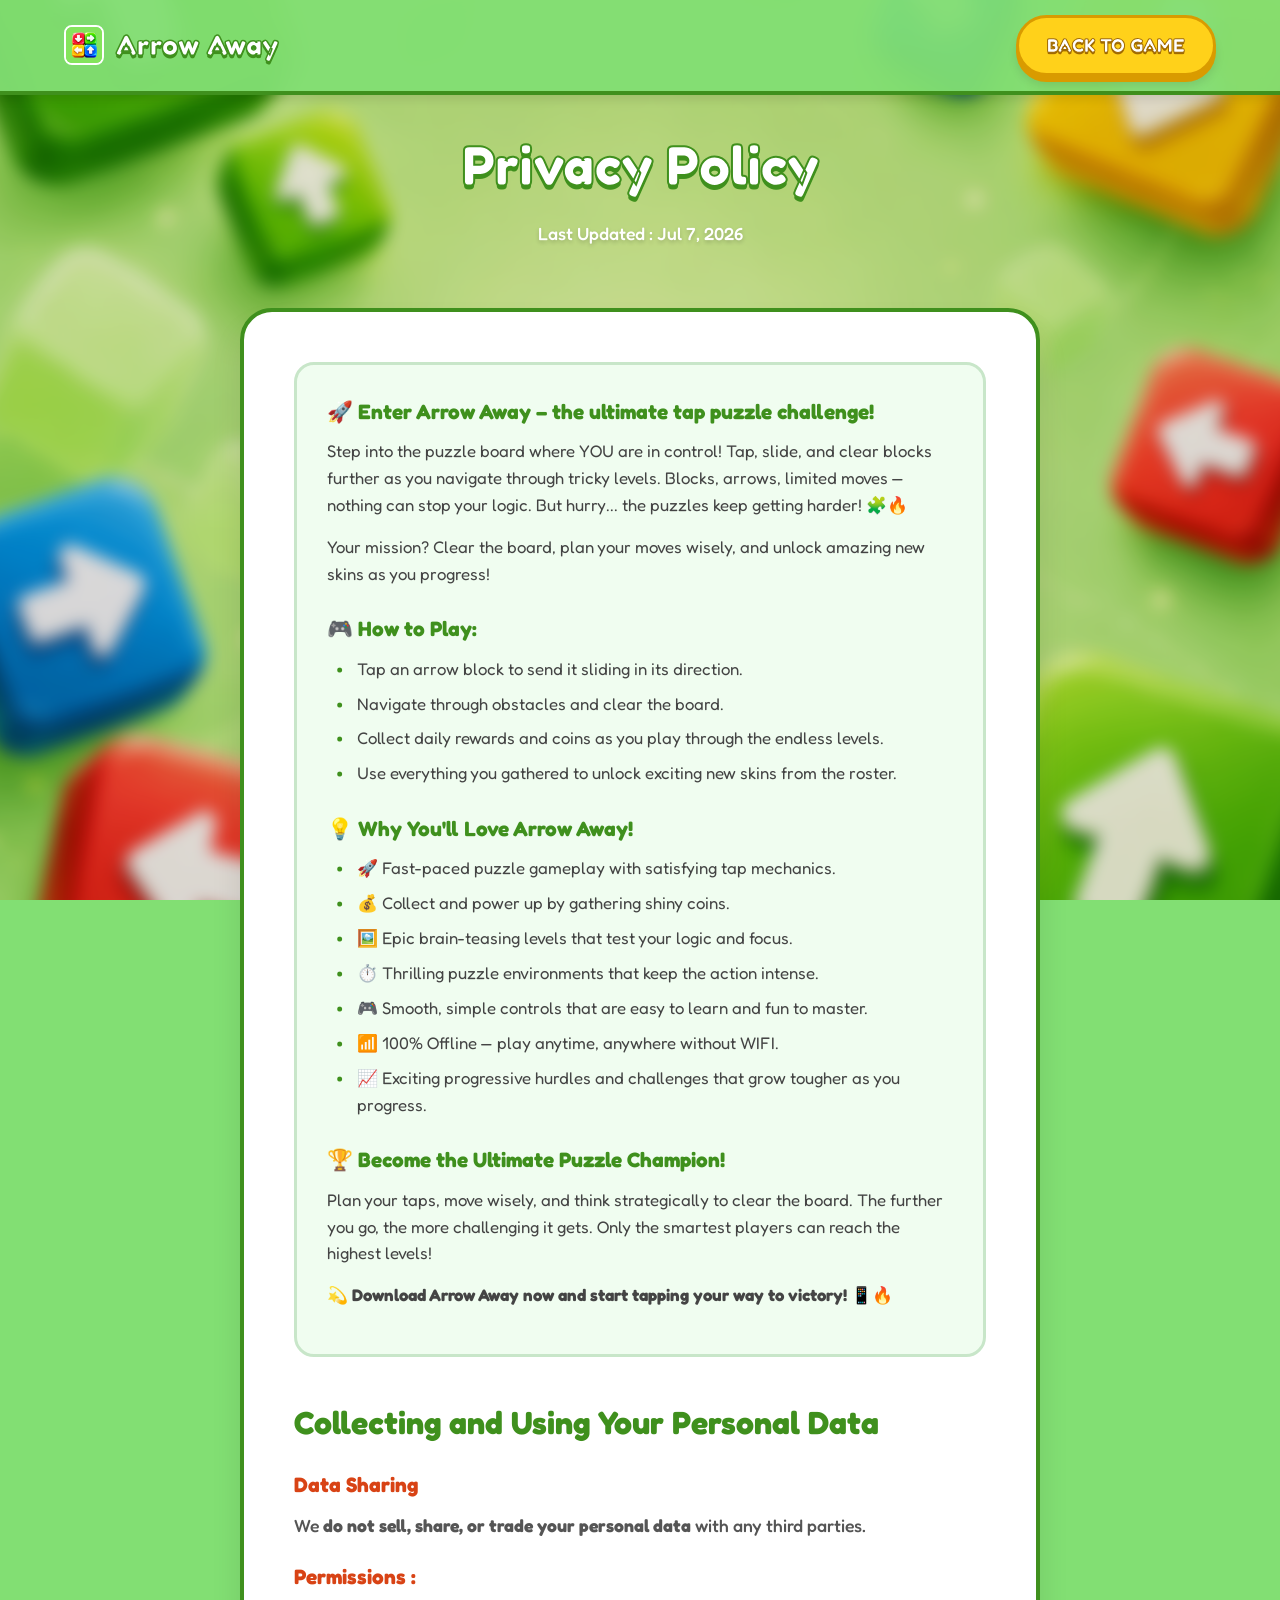
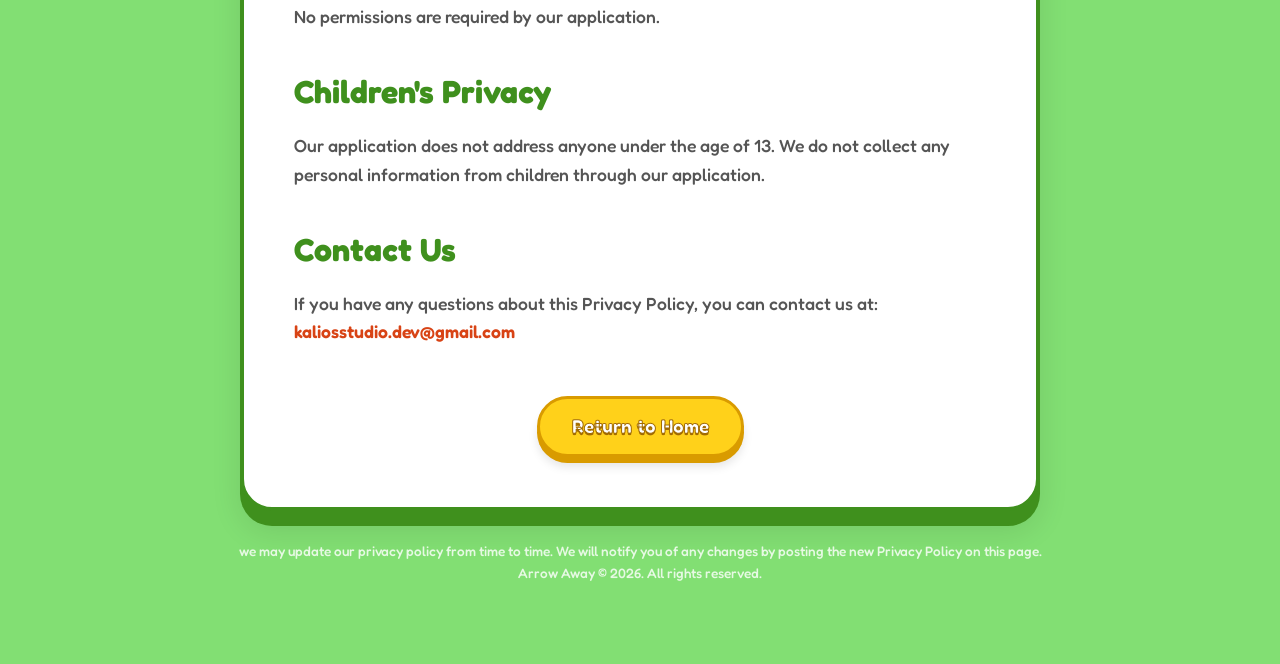
==== privacy.html @ c1f31d5b "initial release" ====
<!DOCTYPE html>
<html lang="en">
<head>
    <meta charset="UTF-8">
    <meta name="viewport" content="width=device-width, initial-scale=1.0">
    <title>Privacy Policy - Arrow Away</title>
    
    <!-- Google Fonts -->
    <link rel="preconnect" href="https://fonts.googleapis.com">
    <link rel="preconnect" href="https://fonts.gstatic.com" crossorigin>
    <link href="https://fonts.googleapis.com/css2?family=Fredoka:wght@400;500;600;700&display=swap" rel="stylesheet">
    
    <!-- Boxicons for icons -->
    <link href='https://unpkg.com/boxicons@2.1.4/css/boxicons.min.css' rel='stylesheet'>
    
    <link rel="stylesheet" href="style.css">
    <style>
        body {
            background-color: var(--bg-color);
        }
        .page-header {
            padding: 120px 0 40px;
            text-align: center;
        }
        .page-header h1 {
            color: white;
            font-size: 3.5rem;
            -webkit-text-stroke: 2px var(--secondary-dark);
            text-shadow: 0 4px 0 var(--secondary-dark);
            margin-bottom: 10px;
        }
        .last-updated {
            color: white;
            font-size: 1.1rem;
            font-weight: 500;
            text-shadow: 0 2px 4px rgba(0,0,0,0.2);
        }
        .content-section {
            padding: 20px 0 80px;
            color: var(--text-dark);
        }
        .content-container {
            max-width: 800px;
            margin: 0 auto;
            background: #ffffff;
            padding: 50px;
            border-radius: 32px;
            border: 4px solid var(--secondary-dark);
            box-shadow: 0 15px 0 var(--secondary-dark), 0 20px 30px rgba(0,0,0,0.1);
        }
        
        .game-intro-box {
            background: #f0fdf0;
            border: 3px solid #c8e6c9;
            border-radius: 20px;
            padding: 30px;
            margin-bottom: 40px;
        }
        
        .game-intro-box h3 {
            color: var(--secondary-dark);
            font-size: 1.3rem;
            margin-bottom: 10px;
            margin-top: 25px;
        }
        .game-intro-box h3:first-child {
            margin-top: 0;
        }
        .game-intro-box p {
            margin-bottom: 15px;
            font-size: 1.05rem;
            color: #444;
            line-height: 1.6;
        }
        
        .game-intro-box ul {
            list-style-type: none;
            padding-left: 10px;
            margin-bottom: 20px;
        }
        .game-intro-box ul li {
            margin-bottom: 8px;
            font-size: 1.05rem;
            color: #444;
            position: relative;
            padding-left: 20px;
        }
        .game-intro-box ul li:before {
            content: "•";
            color: var(--secondary-dark);
            font-weight: bold;
            position: absolute;
            left: 0;
        }
        
        .highlight-text {
            color: #d84315;
            font-weight: 700;
        }

        .policy-section h2 {
            color: var(--secondary-dark);
            margin-top: 35px;
            margin-bottom: 15px;
            font-size: 2rem;
        }
        .policy-section h3 {
            color: #d84315;
            font-size: 1.3rem;
            margin-top: 20px;
            margin-bottom: 10px;
        }
        .policy-section p {
            margin-bottom: 15px;
            font-size: 1.1rem;
            color: #555;
            font-weight: 500;
        }
        .policy-section a {
            color: #d84315;
            text-decoration: none;
            font-weight: 600;
        }
        .policy-section a:hover {
            text-decoration: underline;
        }
        
        .return-btn-container {
            text-align: center;
            margin-top: 50px;
        }
        
        .return-btn {
            background: var(--primary);
            color: white;
            text-decoration: none;
            padding: 12px 32px;
            border-radius: 100px;
            font-weight: 700;
            font-size: 1.2rem;
            border: 3px solid var(--primary-dark);
            box-shadow: 0 6px 0 var(--primary-dark), 0 10px 10px rgba(0,0,0,0.1);
            -webkit-text-stroke: 1px #A16A00;
            text-shadow: 0 2px 0 #A16A00;
            display: inline-block;
            transition: all 0.1s ease;
        }
        .return-btn:hover {
            transform: translateY(4px);
            box-shadow: 0 2px 0 var(--primary-dark), 0 4px 4px rgba(0,0,0,0.1);
        }
        
        .mini-footer {
            text-align: center;
            margin-top: 30px;
            color: rgba(255,255,255,0.8);
            font-size: 0.85rem;
            font-weight: 500;
        }
    </style>
</head>
<body>
    <div class="hero-bg" style="position: fixed; z-index: -1;">
        <img src="assets/hero_bg.png" alt="" style="width: 100%; height: 100%; object-fit: cover; filter: blur(8px); transform: scale(1.05);">
        <div class="hero-overlay" style="position: absolute; top: 0; left: 0; width: 100%; height: 100%; background: rgba(0,0,0,0.1);"></div>
    </div>

    <!-- Navbar -->
    <nav class="navbar scrolled">
        <div class="nav-container">
            <div class="logo-container">
                <img src="assets/logo.png" alt="Arrow Away Logo" class="logo">
                <span class="brand-name">Arrow Away</span>
            </div>
            <a href="index.html" class="nav-cta">Back to Game</a>
        </div>
    </nav>

    <header class="page-header">
        <div class="container">
            <h1>Privacy Policy</h1>
            <p class="last-updated">Last Updated : Jul 7, 2026</p>
        </div>
    </header>

    <section class="content-section">
        <div class="container">
            <div class="content-container">
                
                <!-- Highlighted Game Intro Box -->
                <div class="game-intro-box">
                    <h3>🚀 Enter Arrow Away – the ultimate tap puzzle challenge!</h3>
                    <p>Step into the puzzle board where YOU are in control! Tap, slide, and clear blocks further as you navigate through tricky levels. Blocks, arrows, limited moves — nothing can stop your logic. But hurry... the puzzles keep getting harder! 🧩🔥</p>
                    <p>Your mission? Clear the board, plan your moves wisely, and unlock amazing new skins as you progress!</p>

                    <h3>🎮 How to Play:</h3>
                    <ul>
                        <li>Tap an arrow block to send it sliding in its direction.</li>
                        <li>Navigate through obstacles and clear the board.</li>
                        <li>Collect daily rewards and coins as you play through the endless levels.</li>
                        <li>Use everything you gathered to unlock exciting new skins from the roster.</li>
                    </ul>

                    <h3>💡 Why You'll Love Arrow Away!</h3>
                    <ul>
                        <li>🚀 Fast-paced puzzle gameplay with satisfying tap mechanics.</li>
                        <li>💰 Collect and power up by gathering shiny coins.</li>
                        <li>🖼️ Epic brain-teasing levels that test your logic and focus.</li>
                        <li>⏱️ Thrilling puzzle environments that keep the action intense.</li>
                        <li>🎮 Smooth, simple controls that are easy to learn and fun to master.</li>
                        <li>📶 100% Offline — play anytime, anywhere without WIFI.</li>
                        <li>📈 Exciting progressive hurdles and challenges that grow tougher as you progress.</li>
                    </ul>

                    <h3>🏆 Become the Ultimate Puzzle Champion!</h3>
                    <p>Plan your taps, move wisely, and think strategically to clear the board. The further you go, the more challenging it gets. Only the smartest players can reach the highest levels!</p>
                    <p class="highlight-text">💫 Download Arrow Away now and start tapping your way to victory! 📱🔥</p>
                </div>

                <!-- Policy Sections -->
                <div class="policy-section">
                    <h2>Collecting and Using Your Personal Data</h2>
                    
                    <h3>Data Sharing</h3>
                    <p>We <strong>do not sell, share, or trade your personal data</strong> with any third parties.</p>

                    <h3>Permissions :</h3>
                    <p>No permissions are required by our application.</p>

                    <h2>Children's Privacy</h2>
                    <p>Our application does not address anyone under the age of 13. We do not collect any personal information from children through our application.</p>

                    <h2>Contact Us</h2>
                    <p>If you have any questions about this Privacy Policy, you can contact us at: <a href="mailto:kaliosstudio.dev@gmail.com">kaliosstudio.dev@gmail.com</a></p>
                </div>

                <div class="return-btn-container">
                    <a href="index.html" class="return-btn">Return to Home</a>
                </div>
            </div>
            
            <div class="mini-footer">
                <p>we may update our privacy policy from time to time. We will notify you of any changes by posting the new Privacy Policy on this page.</p>
                <p>Arrow Away &copy; 2026. All rights reserved.</p>
            </div>
        </div>
    </section>

</body>
</html>
---- style.css ----
:root {
    --primary: #FFD11A;
    --primary-dark: #D99B00;
    --secondary: #63C53C;
    --secondary-dark: #3F901D;
    
    --bg-color: #82DF73;
    --bg-darker: #70C664;
    
    --text-color: #ffffff;
    --text-dark: #333333;
    
    --font-main: 'Fredoka', 'Outfit', sans-serif;
}

* {
    margin: 0;
    padding: 0;
    box-sizing: border-box;
}

html {
    scroll-behavior: smooth;
}

body {
    font-family: var(--font-main);
    background-color: var(--bg-color);
    color: var(--text-color);
    line-height: 1.6;
    overflow-x: hidden;
}

/* Utilities */
.container {
    max-width: 1200px;
    margin: 0 auto;
    padding: 0 24px;
}

.section {
    padding: 100px 0;
    position: relative;
}

.highlight {
    color: var(--primary);
    -webkit-text-stroke: 1px var(--primary-dark);
    text-shadow: 0 2px 0 var(--primary-dark);
}

.glass-card {
    background: #ffffff;
    border: 4px solid #E0E0E0;
    border-radius: 32px;
    padding: 40px;
    box-shadow: 0 10px 0 #E0E0E0, 0 15px 20px rgba(0,0,0,0.05);
    transition: transform 0.2s ease, box-shadow 0.2s ease;
    color: var(--text-dark);
    text-align: center;
}

.glass-card:hover {
    transform: translateY(6px);
    box-shadow: 0 4px 0 #E0E0E0, 0 5px 10px rgba(0,0,0,0.05);
}

/* Navbar */
.navbar {
    position: fixed;
    top: 0;
    left: 0;
    width: 100%;
    padding: 20px 0;
    z-index: 100;
    transition: all 0.3s ease;
}

.navbar.scrolled {
    background: rgba(130, 223, 115, 0.95);
    backdrop-filter: blur(10px);
    -webkit-backdrop-filter: blur(10px);
    border-bottom: 4px solid var(--secondary-dark);
    padding: 15px 0;
    box-shadow: 0 4px 10px rgba(0,0,0,0.1);
}

.nav-container {
    max-width: 1200px;
    margin: 0 auto;
    padding: 0 24px;
    display: flex;
    justify-content: space-between;
    align-items: center;
}

.logo-container {
    display: flex;
    align-items: center;
    gap: 12px;
}

.logo {
    height: 40px;
    width: auto;
    border-radius: 8px;
    border: 2px solid #fff;
    background: #fff;
}

.brand-name {
    font-size: 1.8rem;
    font-weight: 700;
    color: white;
    -webkit-text-stroke: 1.5px var(--secondary-dark);
    text-shadow: 0 3px 0 var(--secondary-dark);
    letter-spacing: 1px;
}

.nav-cta {
    background: var(--primary);
    color: white;
    text-decoration: none;
    padding: 12px 28px;
    border-radius: 100px;
    font-weight: 700;
    font-size: 1.2rem;
    text-transform: uppercase;
    transition: all 0.1s ease;
    border: 3px solid var(--primary-dark);
    box-shadow: 0 6px 0 var(--primary-dark), 0 10px 10px rgba(0,0,0,0.1);
    -webkit-text-stroke: 1px #A16A00;
    text-shadow: 0 2px 0 #A16A00;
    display: inline-block;
}

.nav-cta:hover {
    transform: translateY(4px);
    box-shadow: 0 2px 0 var(--primary-dark), 0 4px 4px rgba(0,0,0,0.1);
}

/* Hero Section */
.hero {
    min-height: 100vh;
    display: flex;
    align-items: center;
    position: relative;
    padding-top: 80px;
}

.hero-bg {
    position: absolute;
    top: 0;
    left: 0;
    width: 100%;
    height: 100%;
    z-index: -1;
    overflow: hidden;
    background: var(--bg-color); /* Fallback */
}

.hero-bg img {
    width: 100%;
    height: 100%;
    object-fit: cover;
    object-position: center;
}

.hero-overlay {
    position: absolute;
    top: 0;
    left: 0;
    width: 100%;
    height: 100%;
    background: rgba(0, 0, 0, 0.1); /* Very subtle overlay */
}

.hero-content {
    max-width: 1200px;
    margin: 0 auto;
    padding: 0 24px;
    width: 100%;
    display: flex;
    justify-content: center;
    text-align: center;
}

.hero-text {
    max-width: 800px;
    padding: 20px;
}

.hero-text h1 {
    font-size: clamp(3rem, 5vw, 4.5rem);
    font-weight: 700;
    line-height: 1.1;
    margin-bottom: 24px;
    color: white;
    -webkit-text-stroke: 2px var(--secondary-dark);
    text-shadow: 0 4px 0 var(--secondary-dark), 0 10px 20px rgba(0,0,0,0.2);
    letter-spacing: 1px;
}

.hero-subtitle {
    font-size: 1.3rem;
    color: white;
    font-weight: 600;
    margin-bottom: 40px;
    max-width: 600px;
    margin-left: auto;
    margin-right: auto;
    text-shadow: 0 2px 4px rgba(0,0,0,0.2);
}

/* Store Buttons */
.store-buttons {
    display: flex;
    gap: 20px;
    flex-wrap: wrap;
    justify-content: center;
}

.store-buttons.justify-center {
    justify-content: center;
}

.store-btn {
    display: flex;
    align-items: center;
    gap: 12px;
    background: var(--primary);
    color: white;
    text-decoration: none;
    padding: 12px 24px;
    border-radius: 100px;
    cursor: pointer;
    transition: all 0.1s ease;
    border: 3px solid var(--primary-dark);
    box-shadow: 0 6px 0 var(--primary-dark), 0 10px 10px rgba(0,0,0,0.1);
    font-family: inherit;
    -webkit-text-stroke: 1px #A16A00;
    text-shadow: 0 2px 0 #A16A00;
}

.store-btn:active, .store-btn:hover {
    transform: translateY(4px);
    box-shadow: 0 2px 0 var(--primary-dark), 0 4px 4px rgba(0,0,0,0.1);
}

.store-btn i {
    font-size: 2.2rem;
    -webkit-text-stroke: 0;
    text-shadow: 0 2px 0 #A16A00;
}

.btn-text {
    display: flex;
    flex-direction: column;
    align-items: flex-start;
    -webkit-text-stroke: 0;
}

.btn-text small {
    font-size: 0.75rem;
    text-transform: uppercase;
    letter-spacing: 1px;
    opacity: 0.9;
    font-weight: 600;
    text-shadow: none;
}

.btn-text span {
    font-size: 1.2rem;
    font-weight: 700;
    line-height: 1;
    -webkit-text-stroke: 1px #A16A00;
    text-shadow: 0 2px 0 #A16A00;
}

/* Controls Section */
.controls-section {
    background: #fff; /* White background for contrast */
    color: var(--text-dark);
}

.controls-content {
    display: grid;
    grid-template-columns: 1fr 1fr;
    gap: 60px;
    align-items: center;
}

.mockup-container {
    position: relative;
    display: flex;
    justify-content: center;
}

.glass-blob {
    position: absolute;
    width: 300px;
    height: 300px;
    background: var(--bg-color);
    border-radius: 50%;
    z-index: -1;
    animation: float 4s ease-in-out infinite;
    border: 8px solid var(--bg-darker);
}

.mockup-img {
    max-width: 100%;
    border-radius: 32px;
    border: 6px solid var(--secondary-dark);
    box-shadow: 0 15px 0 var(--secondary-dark), 0 20px 30px rgba(0,0,0,0.2);
    transform: rotate(2deg);
    transition: transform 0.3s ease;
}

.mockup-img:hover {
    transform: rotate(0deg) scale(1.02);
}

.section-title {
    font-size: 3rem;
    font-weight: 700;
    margin-bottom: 20px;
    line-height: 1.2;
    color: var(--secondary-dark);
}
.controls-section .section-title {
    color: var(--secondary-dark);
}
.features-section .section-title, .cta-section .section-title, .cta-section h2 {
    color: white;
    -webkit-text-stroke: 2px var(--secondary-dark);
    text-shadow: 0 4px 0 var(--secondary-dark);
}

.section-desc {
    font-size: 1.2rem;
    color: #666;
    margin-bottom: 40px;
    font-weight: 500;
}
.features-section .section-desc, .cta-section p {
    color: #fff;
    text-shadow: 0 2px 4px rgba(0,0,0,0.2);
}

.feature-list {
    list-style: none;
}

.feature-list li {
    display: flex;
    gap: 20px;
    margin-bottom: 30px;
    background: #f8f9fa;
    padding: 20px;
    border-radius: 24px;
    border: 3px solid #E0E0E0;
    box-shadow: 0 6px 0 #E0E0E0;
    transition: transform 0.2s;
}
.feature-list li:hover {
    transform: translateY(-4px);
}

.icon-box {
    width: 60px;
    height: 60px;
    flex-shrink: 0;
    background: var(--primary);
    border: 3px solid var(--primary-dark);
    box-shadow: 0 4px 0 var(--primary-dark);
    border-radius: 50%;
    display: flex;
    align-items: center;
    justify-content: center;
    font-size: 2rem;
    color: white;
    -webkit-text-stroke: 1px #A16A00;
}

.feature-list h3 {
    font-size: 1.4rem;
    margin-bottom: 8px;
    color: var(--secondary-dark);
}

.feature-list p {
    color: #555;
    font-size: 1.05rem;
    font-weight: 500;
}

/* Features Grid */
.features-section {
    background: var(--bg-color);
}

.section-header {
    text-align: center;
    max-width: 700px;
    margin: 0 auto 60px;
}

.features-grid {
    display: grid;
    grid-template-columns: repeat(auto-fit, minmax(250px, 1fr));
    gap: 30px;
}

.card-icon {
    font-size: 4rem;
    margin-bottom: 20px;
    display: inline-block;
    filter: drop-shadow(0 4px 0 rgba(0,0,0,0.1));
}

.feature-card h3 {
    font-size: 1.6rem;
    margin-bottom: 12px;
    color: var(--secondary-dark);
}

/* CTA Section */
.cta-section {
    text-align: center;
    position: relative;
    overflow: hidden;
    background: #fff;
}

.cta-bg-elements {
    position: absolute;
    top: 0;
    left: 0;
    width: 100%;
    height: 100%;
    z-index: 0;
    overflow: hidden;
}

.circle {
    position: absolute;
    border-radius: 50%;
    opacity: 0.2;
}

.circle-1 {
    width: 400px;
    height: 400px;
    background: var(--primary);
    top: -100px;
    left: -100px;
}

.circle-2 {
    width: 300px;
    height: 300px;
    background: var(--secondary);
    bottom: -100px;
    right: -100px;
}

.cta-container {
    position: relative;
    z-index: 1;
    background: var(--bg-color);
    border: 6px solid var(--secondary-dark);
    border-radius: 40px;
    padding: 80px 40px;
    max-width: 900px;
    box-shadow: 0 15px 0 var(--secondary-dark), 0 20px 30px rgba(0,0,0,0.1);
}

.cta-container h2 {
    font-size: clamp(2.5rem, 4vw, 3.5rem);
    font-weight: 700;
    margin-bottom: 24px;
}

.cta-container p {
    font-size: 1.3rem;
    color: white;
    margin-bottom: 40px;
    max-width: 600px;
    margin-left: auto;
    margin-right: auto;
    font-weight: 600;
}

/* Footer */
.footer {
    padding: 60px 0 30px;
    border-top: 6px solid var(--secondary-dark);
    background: var(--bg-darker);
}

.footer-content {
    display: flex;
    justify-content: space-between;
    align-items: center;
    margin-bottom: 40px;
    flex-wrap: wrap;
    gap: 24px;
}

.footer-logo {
    display: flex;
    align-items: center;
    gap: 12px;
    font-size: 1.5rem;
    font-weight: 700;
    color: white;
    -webkit-text-stroke: 1.5px var(--secondary-dark);
}
.footer-logo .logo {
    background: white;
}

.footer-links {
    display: flex;
    gap: 24px;
}

.footer-links a {
    color: white;
    text-decoration: none;
    font-weight: 600;
    transition: all 0.2s;
    background: rgba(0,0,0,0.1);
    padding: 8px 16px;
    border-radius: 20px;
}

.footer-links a:hover {
    background: var(--primary);
    color: white;
    -webkit-text-stroke: 1px var(--primary-dark);
}

.copyright {
    text-align: center;
    color: rgba(255,255,255,0.8);
    font-size: 1rem;
    border-top: 2px solid rgba(255,255,255,0.2);
    padding-top: 24px;
    font-weight: 500;
}

/* Animations */
@keyframes float {
    0% { transform: translateY(0px) scale(1); }
    50% { transform: translateY(-15px) scale(1.02); }
    100% { transform: translateY(0px) scale(1); }
}

.fade-in-up {
    opacity: 0;
    transform: translateY(30px);
    transition: opacity 0.6s ease, transform 0.6s cubic-bezier(0.175, 0.885, 0.32, 1.275);
}

.fade-in-up.visible {
    opacity: 1;
    transform: translateY(0);
}

/* Responsive */
@media (max-width: 992px) {
    .controls-content {
        grid-template-columns: 1fr;
        text-align: center;
    }
    
    .mockup-img {
        max-width: 80%;
    }
    
    .feature-list li {
        text-align: left;
    }
    .hero-text {
        border-radius: 40px;
    }
}

@media (max-width: 768px) {
    .footer-content {
        flex-direction: column;
        text-align: center;
    }
    
    .store-buttons {
        flex-direction: column;
        width: 100%;
        max-width: 300px;
        margin: 0 auto;
    }
    
    .store-btn {
        width: 100%;
        justify-content: center;
    }
}
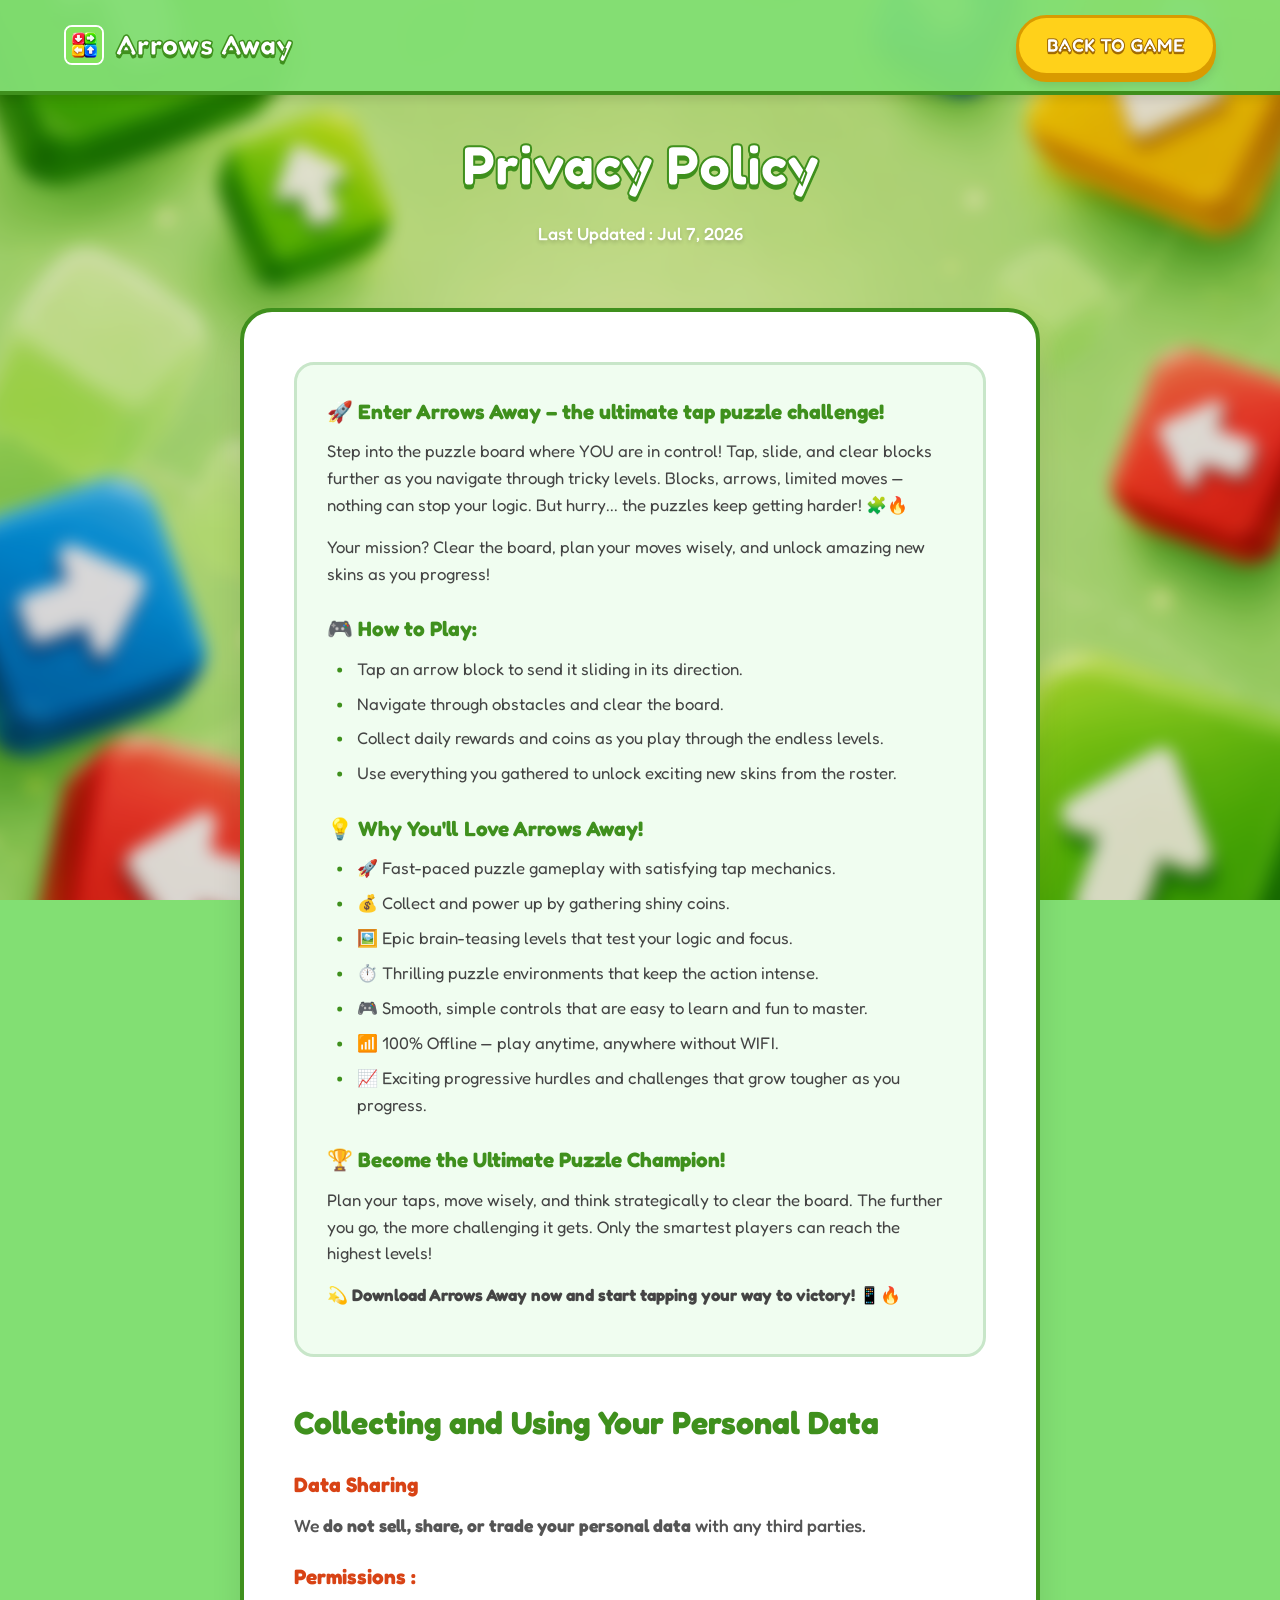
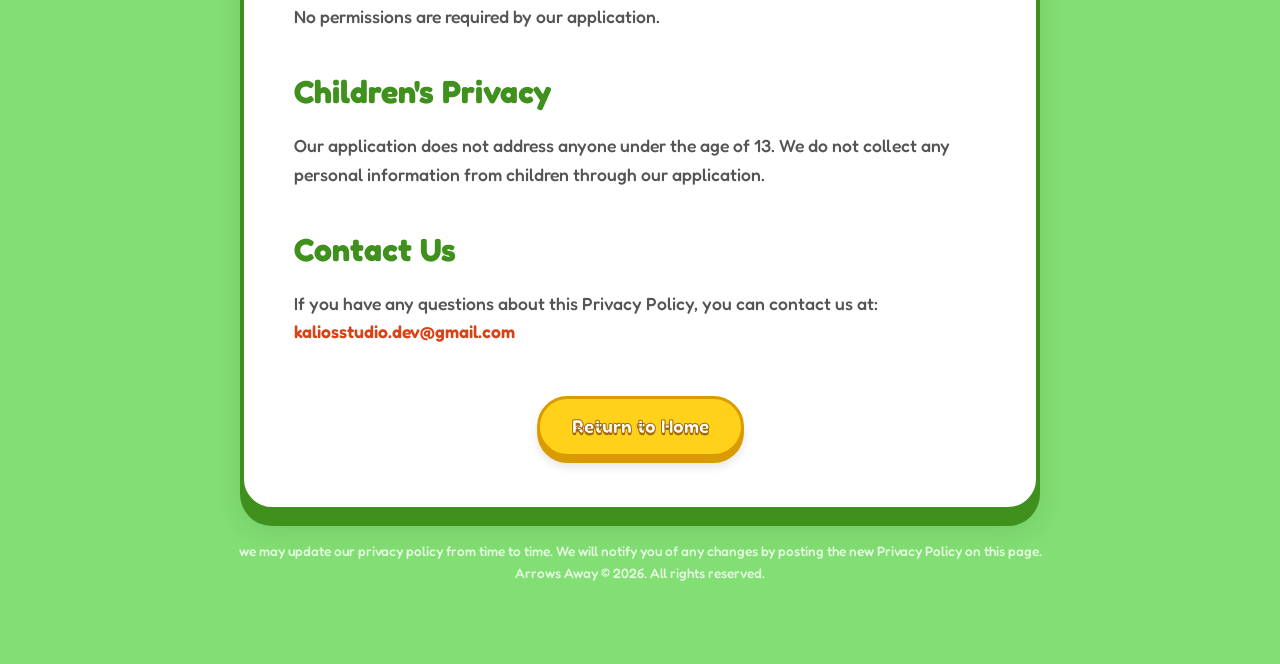
==== commit 9c74b0fd: "Update branding to Arrows Away" ====
--- a/privacy.html
+++ b/privacy.html
@@ -3,7 +3,7 @@
 <head>
     <meta charset="UTF-8">
     <meta name="viewport" content="width=device-width, initial-scale=1.0">
-    <title>Privacy Policy - Arrow Away</title>
+    <title>Privacy Policy - Arrows Away</title>
     
     <!-- Google Fonts -->
     <link rel="preconnect" href="https://fonts.googleapis.com">
@@ -169,8 +169,8 @@
     <nav class="navbar scrolled">
         <div class="nav-container">
             <div class="logo-container">
-                <img src="assets/logo.png" alt="Arrow Away Logo" class="logo">
-                <span class="brand-name">Arrow Away</span>
+                <img src="assets/logo.png" alt="Arrows Away Logo" class="logo">
+                <span class="brand-name">Arrows Away</span>
             </div>
             <a href="index.html" class="nav-cta">Back to Game</a>
         </div>
@@ -189,7 +189,7 @@
                 
                 <!-- Highlighted Game Intro Box -->
                 <div class="game-intro-box">
-                    <h3>🚀 Enter Arrow Away – the ultimate tap puzzle challenge!</h3>
+                    <h3>🚀 Enter Arrows Away – the ultimate tap puzzle challenge!</h3>
                     <p>Step into the puzzle board where YOU are in control! Tap, slide, and clear blocks further as you navigate through tricky levels. Blocks, arrows, limited moves — nothing can stop your logic. But hurry... the puzzles keep getting harder! 🧩🔥</p>
                     <p>Your mission? Clear the board, plan your moves wisely, and unlock amazing new skins as you progress!</p>
 
@@ -201,7 +201,7 @@
                         <li>Use everything you gathered to unlock exciting new skins from the roster.</li>
                     </ul>
 
-                    <h3>💡 Why You'll Love Arrow Away!</h3>
+                    <h3>💡 Why You'll Love Arrows Away!</h3>
                     <ul>
                         <li>🚀 Fast-paced puzzle gameplay with satisfying tap mechanics.</li>
                         <li>💰 Collect and power up by gathering shiny coins.</li>
@@ -214,7 +214,7 @@
 
                     <h3>🏆 Become the Ultimate Puzzle Champion!</h3>
                     <p>Plan your taps, move wisely, and think strategically to clear the board. The further you go, the more challenging it gets. Only the smartest players can reach the highest levels!</p>
-                    <p class="highlight-text">💫 Download Arrow Away now and start tapping your way to victory! 📱🔥</p>
+                    <p class="highlight-text">💫 Download Arrows Away now and start tapping your way to victory! 📱🔥</p>
                 </div>
 
                 <!-- Policy Sections -->
@@ -241,7 +241,7 @@
             
             <div class="mini-footer">
                 <p>we may update our privacy policy from time to time. We will notify you of any changes by posting the new Privacy Policy on this page.</p>
-                <p>Arrow Away &copy; 2026. All rights reserved.</p>
+                <p>Arrows Away &copy; 2026. All rights reserved.</p>
             </div>
         </div>
     </section>
